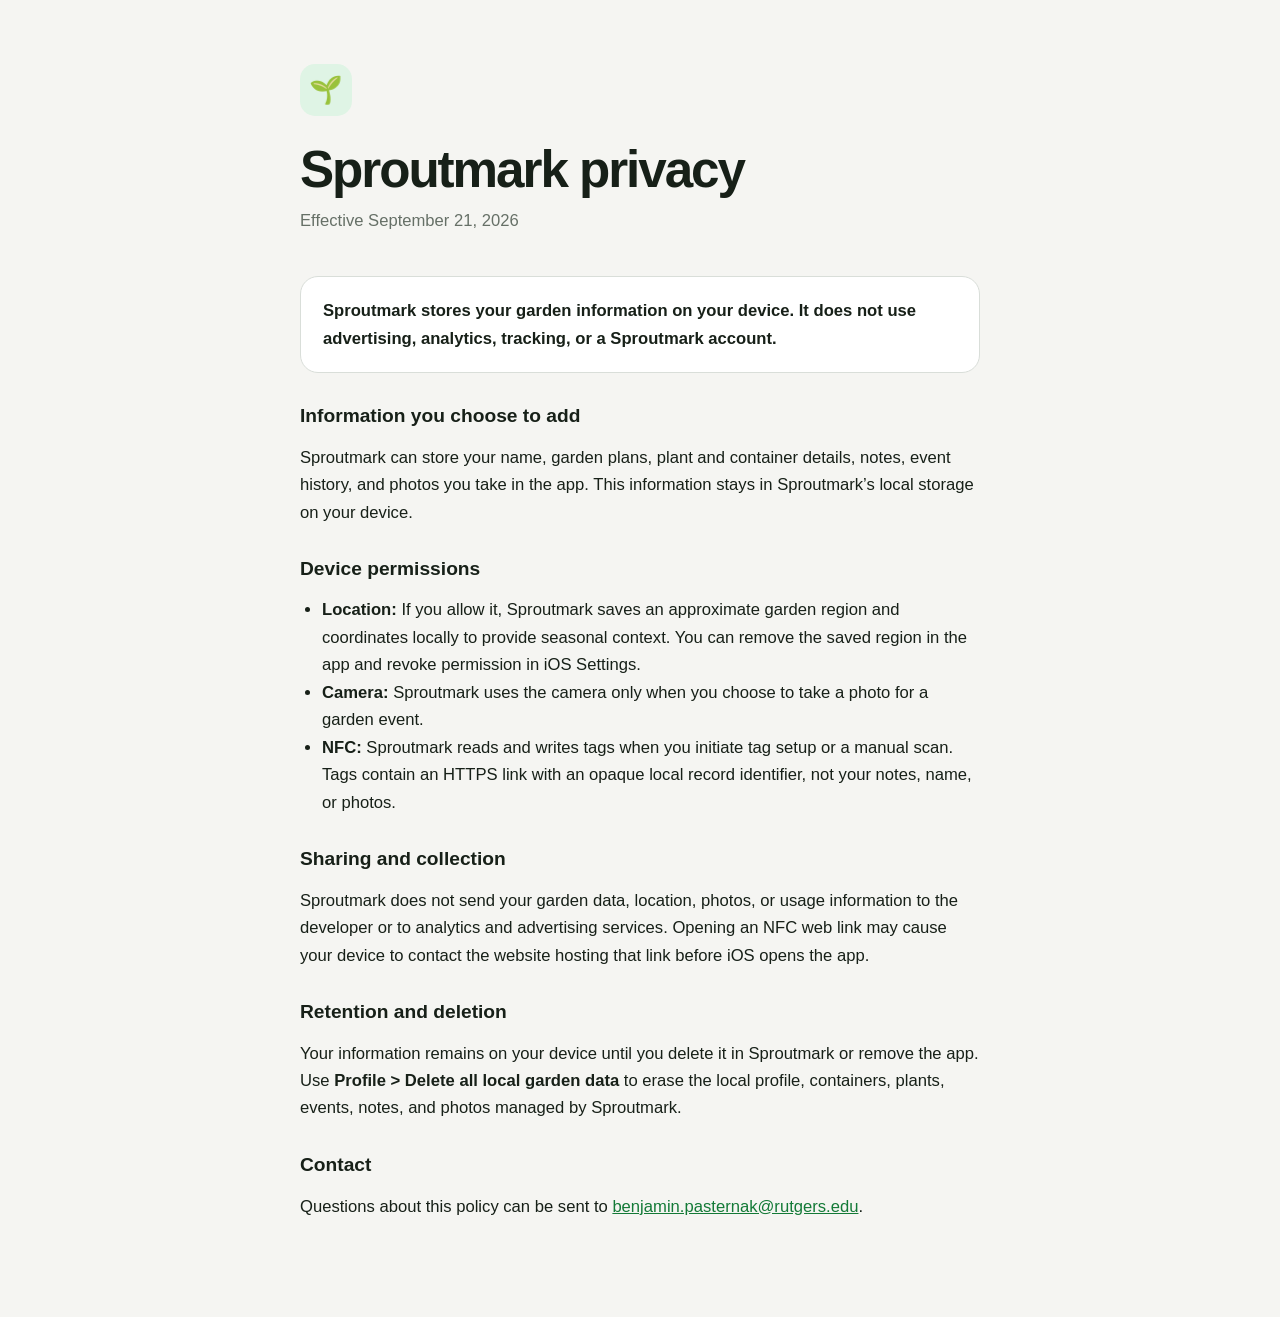
==== sproutmark-privacy.html @ 46a9b2cc "Add Sproutmark privacy policy" ====
<!doctype html>
<html lang="en">
<head>
  <meta charset="utf-8">
  <meta name="viewport" content="width=device-width, initial-scale=1">
  <meta name="color-scheme" content="light dark">
  <title>Sproutmark Privacy Policy</title>
  <style>
    :root {
      color-scheme: light dark;
      font-family: -apple-system, BlinkMacSystemFont, "Segoe UI", sans-serif;
      background: #f5f5f2;
      color: #172018;
    }
    body { margin: 0; }
    main { max-width: 680px; margin: 0 auto; padding: 64px 24px 80px; }
    .mark {
      display: grid; place-items: center; width: 52px; height: 52px;
      border-radius: 15px; background: #dff4e5; color: #17823d;
      font-size: 27px; margin-bottom: 24px;
    }
    h1 { margin: 0 0 8px; font-size: clamp(2rem, 7vw, 3.2rem); letter-spacing: -.04em; }
    .updated { margin: 0 0 42px; color: #667067; }
    h2 { margin: 32px 0 8px; font-size: 1.2rem; }
    p, li { font-size: 1.04rem; line-height: 1.65; }
    ul { padding-left: 22px; }
    a { color: #137a37; }
    .summary {
      padding: 20px 22px; border: 1px solid #d9ded9; border-radius: 18px;
      background: #fff; font-weight: 600;
    }
    @media (prefers-color-scheme: dark) {
      :root { background: #111512; color: #eef3ee; }
      .mark { background: #183923; color: #61d681; }
      .updated { color: #a9b2aa; }
      .summary { background: #1b211c; border-color: #333b34; }
      a { color: #70dd8e; }
    }
  </style>
</head>
<body>
  <main>
    <div class="mark" aria-hidden="true">&#127793;</div>
    <h1>Sproutmark privacy</h1>
    <p class="updated">Effective September 21, 2026</p>

    <p class="summary">Sproutmark stores your garden information on your device. It does not use advertising, analytics, tracking, or a Sproutmark account.</p>

    <h2>Information you choose to add</h2>
    <p>Sproutmark can store your name, garden plans, plant and container details, notes, event history, and photos you take in the app. This information stays in Sproutmark’s local storage on your device.</p>

    <h2>Device permissions</h2>
    <ul>
      <li><strong>Location:</strong> If you allow it, Sproutmark saves an approximate garden region and coordinates locally to provide seasonal context. You can remove the saved region in the app and revoke permission in iOS Settings.</li>
      <li><strong>Camera:</strong> Sproutmark uses the camera only when you choose to take a photo for a garden event.</li>
      <li><strong>NFC:</strong> Sproutmark reads and writes tags when you initiate tag setup or a manual scan. Tags contain an HTTPS link with an opaque local record identifier, not your notes, name, or photos.</li>
    </ul>

    <h2>Sharing and collection</h2>
    <p>Sproutmark does not send your garden data, location, photos, or usage information to the developer or to analytics and advertising services. Opening an NFC web link may cause your device to contact the website hosting that link before iOS opens the app.</p>

    <h2>Retention and deletion</h2>
    <p>Your information remains on your device until you delete it in Sproutmark or remove the app. Use <strong>Profile &gt; Delete all local garden data</strong> to erase the local profile, containers, plants, events, notes, and photos managed by Sproutmark.</p>

    <h2>Contact</h2>
    <p>Questions about this policy can be sent to <a href="mailto:benjamin.pasternak@rutgers.edu">benjamin.pasternak@rutgers.edu</a>.</p>
  </main>
</body>
</html>
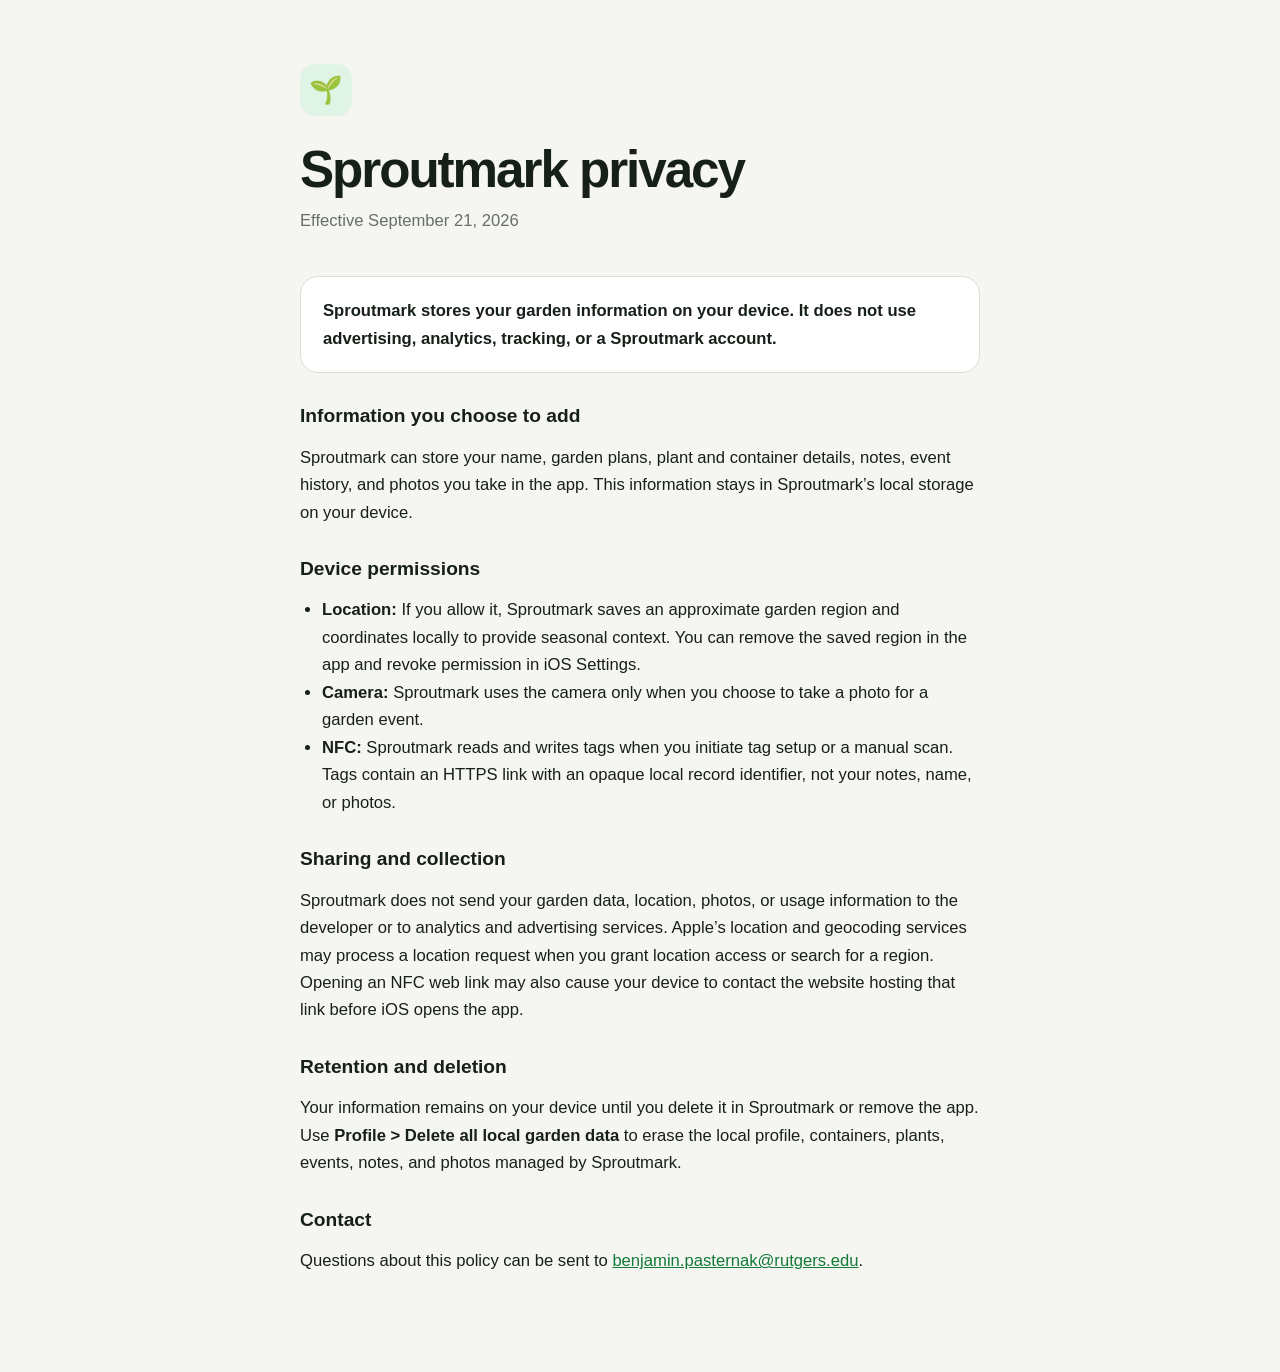
==== commit 04c96f4a: "Clarify location service processing" ====
--- a/sproutmark-privacy.html
+++ b/sproutmark-privacy.html
@@ -57,7 +57,7 @@
     </ul>
 
     <h2>Sharing and collection</h2>
-    <p>Sproutmark does not send your garden data, location, photos, or usage information to the developer or to analytics and advertising services. Opening an NFC web link may cause your device to contact the website hosting that link before iOS opens the app.</p>
+    <p>Sproutmark does not send your garden data, location, photos, or usage information to the developer or to analytics and advertising services. Apple’s location and geocoding services may process a location request when you grant location access or search for a region. Opening an NFC web link may also cause your device to contact the website hosting that link before iOS opens the app.</p>
 
     <h2>Retention and deletion</h2>
     <p>Your information remains on your device until you delete it in Sproutmark or remove the app. Use <strong>Profile &gt; Delete all local garden data</strong> to erase the local profile, containers, plants, events, notes, and photos managed by Sproutmark.</p>
